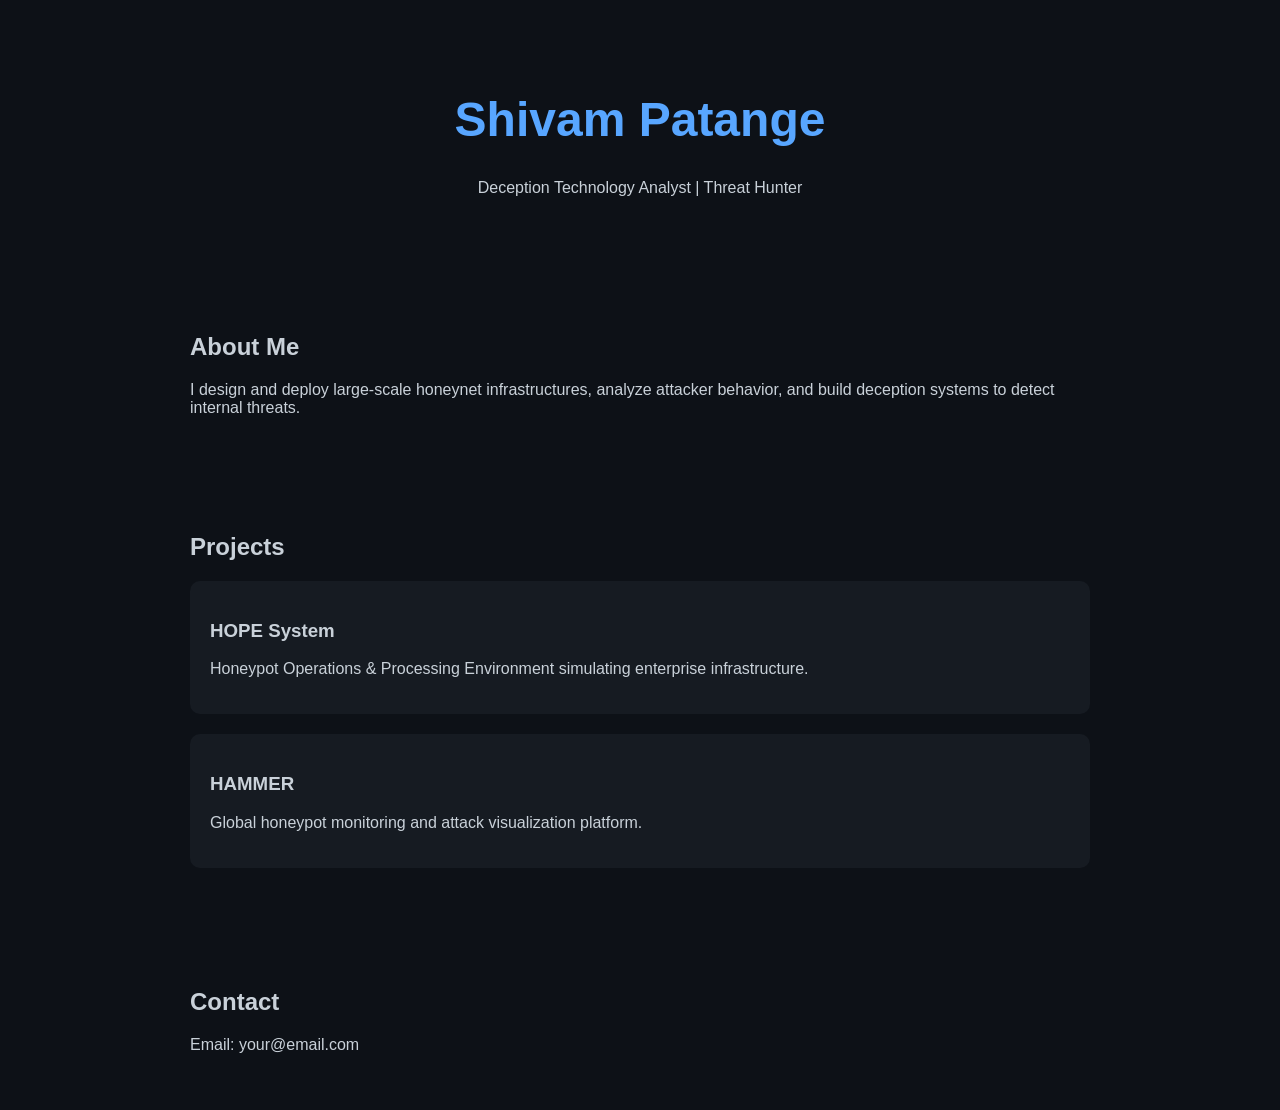
==== index.html @ 9eee8fa8 "initial portfolio" ====
<!DOCTYPE html>
<html lang="en">
<head>
  <meta charset="UTF-8">
  <title>Shivam Patange</title>
  <link rel="stylesheet" href="style.css">
</head>
<body>

<header>
  <h1>Shivam Patange</h1>
  <p>Deception Technology Analyst | Threat Hunter</p>
</header>

<section id="about">
  <h2>About Me</h2>
  <p>I design and deploy large-scale honeynet infrastructures, analyze attacker behavior, and build deception systems to detect internal threats.</p>
</section>

<section id="projects">
  <h2>Projects</h2>

  <div class="card">
    <h3>HOPE System</h3>
    <p>Honeypot Operations & Processing Environment simulating enterprise infrastructure.</p>
  </div>

  <div class="card">
    <h3>HAMMER</h3>
    <p>Global honeypot monitoring and attack visualization platform.</p>
  </div>

</section>

<section id="contact">
  <h2>Contact</h2>
  <p>Email: your@email.com</p>
</section>

</body>
</html>
---- style.css ----
body {
  margin: 0;
  font-family: 'Segoe UI', sans-serif;
  background: #0d1117;
  color: #c9d1d9;
}

header {
  text-align: center;
  padding: 60px;
}

h1 {
  font-size: 3em;
  color: #58a6ff;
}

section {
  padding: 40px;
  max-width: 900px;
  margin: auto;
}

.card {
  background: #161b22;
  padding: 20px;
  margin: 20px 0;
  border-radius: 10px;
  transition: 0.3s;
}

.card:hover {
  transform: translateY(-5px);
  background: #21262d;
}
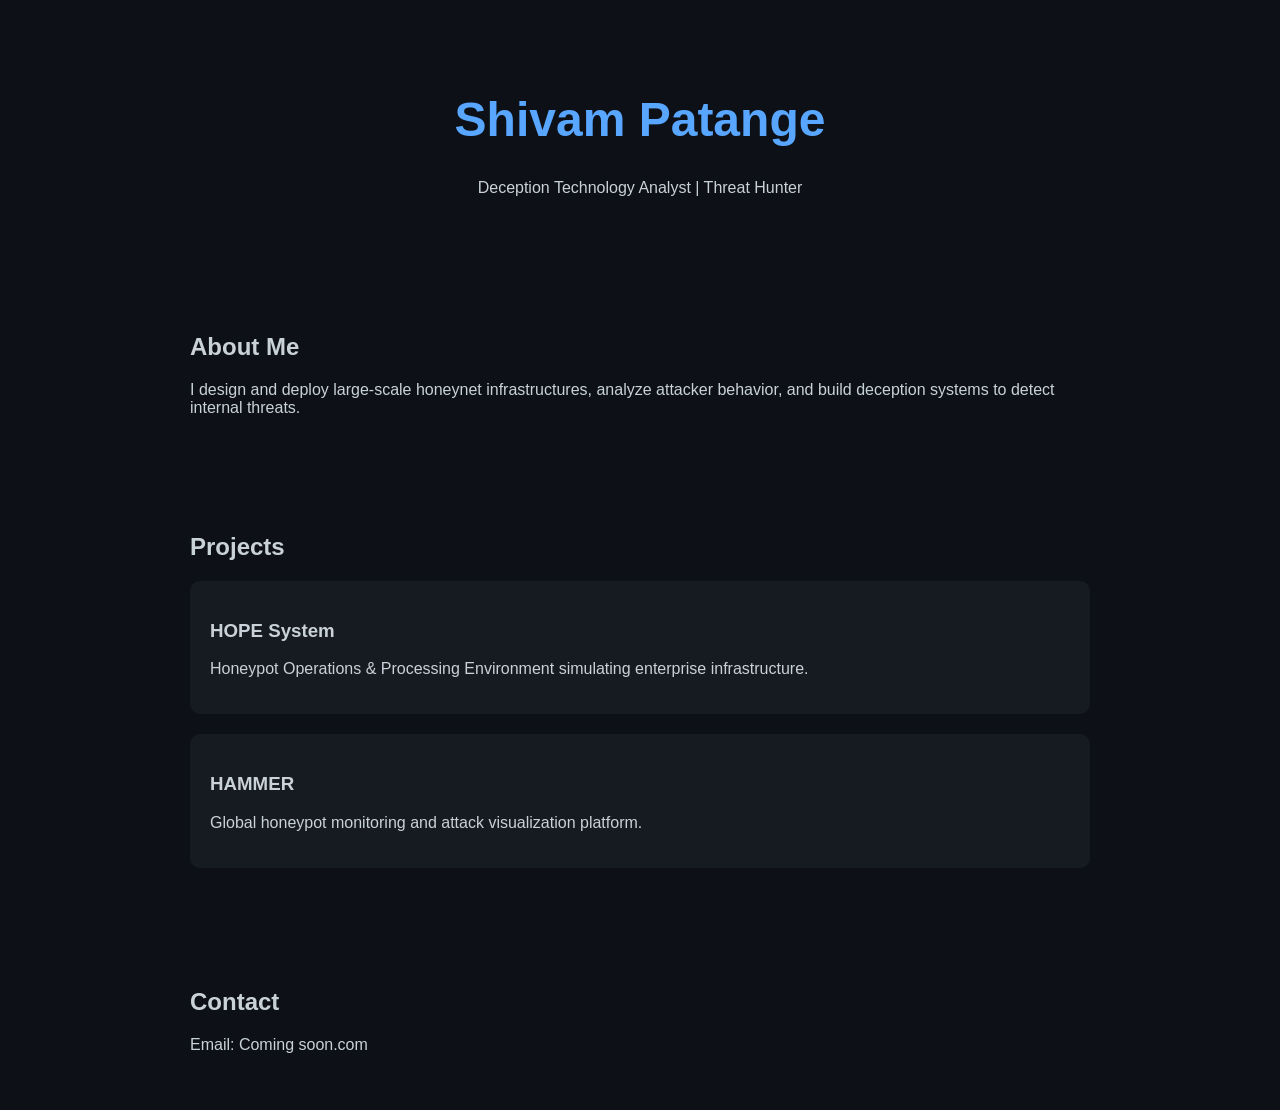
==== commit 973e52e2: "updatae" ====
--- a/index.html
+++ b/index.html
@@ -34,7 +34,7 @@
 
 <section id="contact">
   <h2>Contact</h2>
-  <p>Email: your@email.com</p>
+  <p>Email: Coming soon.com</p>
 </section>
 
 </body>
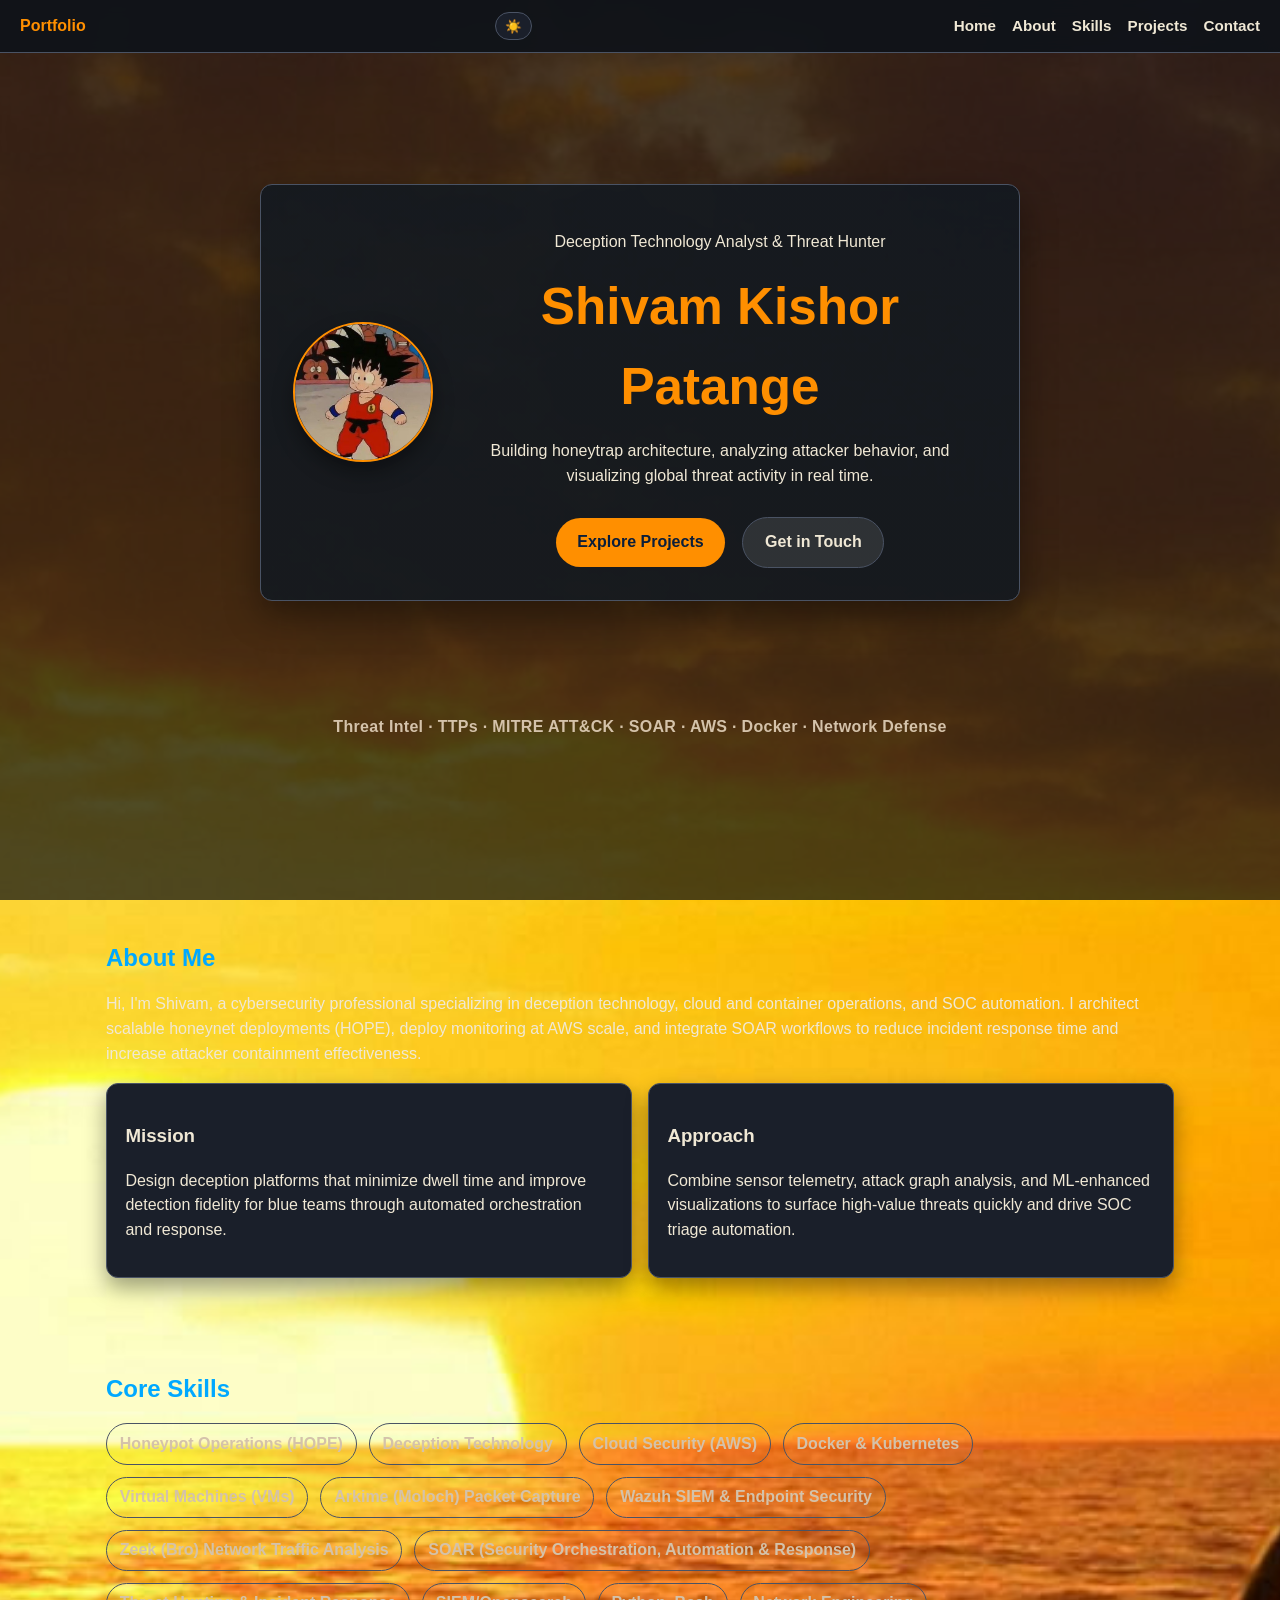
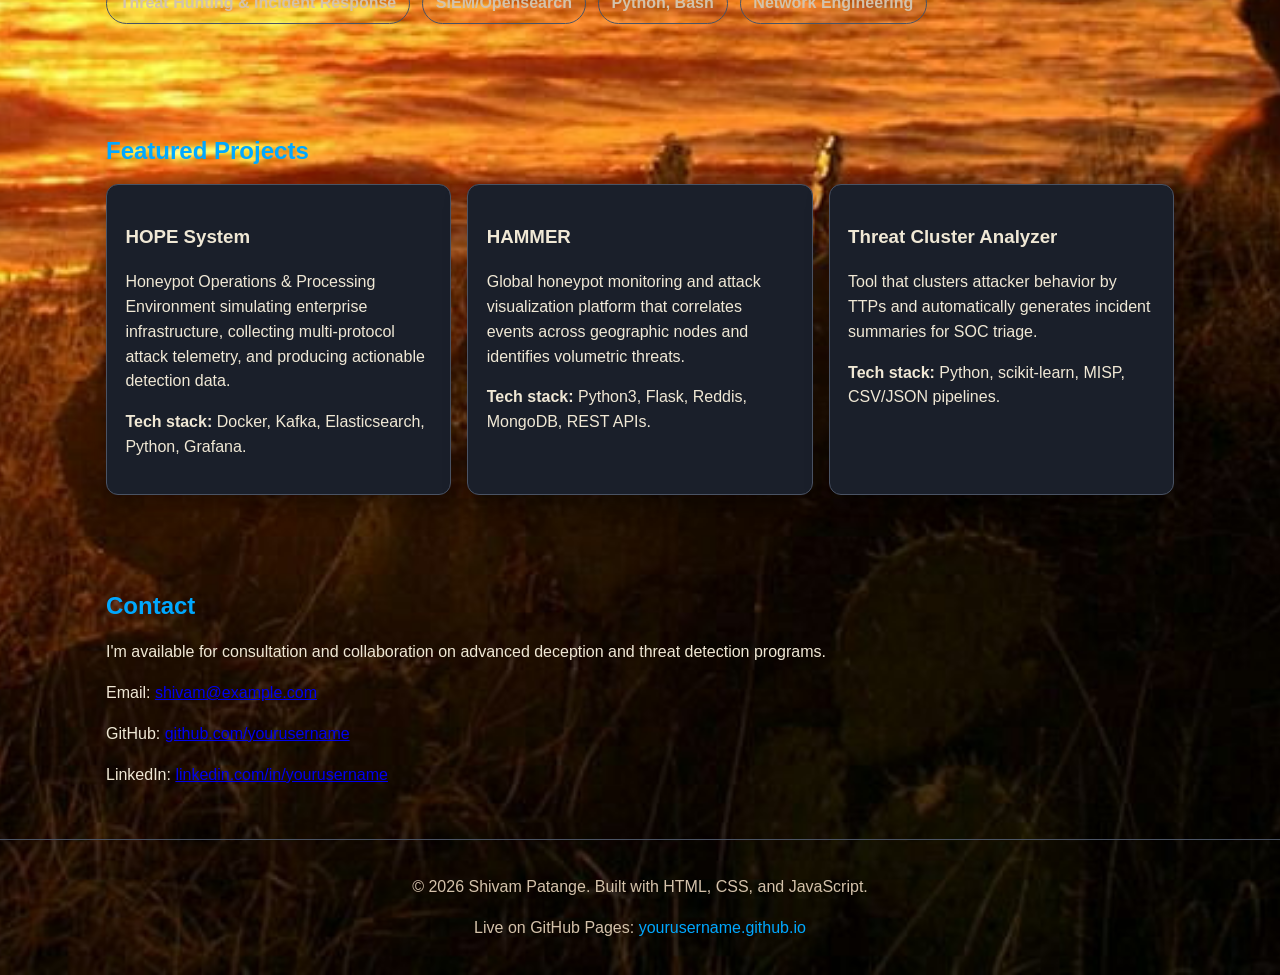
==== commit eae4f0ab: "Dragon Ball Theme" ====
--- a/index.html
+++ b/index.html
@@ -2,40 +2,113 @@
 <html lang="en">
 <head>
   <meta charset="UTF-8">
+  <meta name="viewport" content="width=device-width, initial-scale=1.0">
+  <meta name="description" content="Shivam Patange - Deception Technology Analyst and Threat Hunter. Portfolio showcasing honeynet infrastructure, attack visualization, and threat detection projects.">
   <title>Shivam Patange</title>
+  <link rel="icon" href="assets/favicon.ico" type="image/x-icon">
   <link rel="stylesheet" href="style.css">
 </head>
 <body>
+  <a class="skip-link" href="#main">Skip to content</a>
 
-<header>
-  <h1>Shivam Patange</h1>
-  <p>Deception Technology Analyst | Threat Hunter</p>
-</header>
+  <nav class="site-nav" aria-label="Main navigation">
+    <div class="nav-brand">Portfolio</div>
+    <button class="theme-toggle" id="themeToggle" aria-label="Toggle dark/light theme">☀️</button>
+    <ul>
+      <li><a href="#hero">Home</a></li>
+      <li><a href="#about">About</a></li>
+      <li><a href="#skills">Skills</a></li>
+      <li><a href="#projects">Projects</a></li>
+      <li><a href="#contact">Contact</a></li>
+    </ul>
+  </nav>
 
-<section id="about">
-  <h2>About Me</h2>
-  <p>I design and deploy large-scale honeynet infrastructures, analyze attacker behavior, and build deception systems to detect internal threats.</p>
-</section>
+  <main id="main">
+    <section id="hero" class="hero" aria-label="Introduction">
+      <div class="hero-content profile-hero">
+        <img src="assets/profile.jpg" alt="Shivam Patange profile picture" class="profile-photo" onerror="this.style.display='none'">
+        <div>
+          <p class="hero-subtitle">Deception Technology Analyst & Threat Hunter</p>
+          <h1>Shivam Kishor Patange</h1>
+          <p>Building honeytrap architecture, analyzing attacker behavior, and visualizing global threat activity in real time.</p>
+          <div class="hero-cta">
+            <a href="#projects" class="button">Explore Projects</a>
+            <a href="#contact" class="button button-secondary">Get in Touch</a>
+          </div>
+        </div>
+      </div>
+      <p class="hero-tagline">Threat Intel · TTPs · MITRE ATT&CK · SOAR · AWS · Docker · Network Defense</p>
+    </section>
 
-<section id="projects">
-  <h2>Projects</h2>
+    <section id="about" class="content-section" aria-labelledby="about-heading">
+      <h2 id="about-heading">About Me</h2>
+      <p>Hi, I'm Shivam, a cybersecurity professional specializing in deception technology, cloud and container operations, and SOC automation. I architect scalable honeynet deployments (HOPE), deploy monitoring at AWS scale, and integrate SOAR workflows to reduce incident response time and increase attacker containment effectiveness.</p>
+      <div class="details-grid">
+        <article>
+          <h3>Mission</h3>
+          <p>Design deception platforms that minimize dwell time and improve detection fidelity for blue teams through automated orchestration and response.</p>
+        </article>
+        <article>
+          <h3>Approach</h3>
+          <p>Combine sensor telemetry, attack graph analysis, and ML-enhanced visualizations to surface high-value threats quickly and drive SOC triage automation.</p>
+        </article>
+      </div>
+    </section>
 
-  <div class="card">
-    <h3>HOPE System</h3>
-    <p>Honeypot Operations & Processing Environment simulating enterprise infrastructure.</p>
-  </div>
+    <section id="skills" class="content-section" aria-labelledby="skills-heading">
+      <h2 id="skills-heading">Core Skills</h2>
+      <ul class="skills-list">
+        <li>Honeypot Operations (HOPE)</li>
+        <li>Deception Technology</li>
+        <li>Cloud Security (AWS)</li>
+        <li>Docker & Kubernetes</li>
+        <li>Virtual Machines (VMs)</li>
+        <li>Arkime (Moloch) Packet Capture</li>
+        <li>Wazuh SIEM & Endpoint Security</li>
+        <li>Zeek (Bro) Network Traffic Analysis</li>
+        <li>SOAR (Security Orchestration, Automation & Response)</li>
+        <li>Threat Hunting & Incident Response</li>
+        <li>SIEM/Opensearch</li>
+        <li>Python, Bash</li>
+        <li>Network Engineering</li>
+      </ul>
+    </section>
 
-  <div class="card">
-    <h3>HAMMER</h3>
-    <p>Global honeypot monitoring and attack visualization platform.</p>
-  </div>
+    <section id="projects" class="content-section" aria-labelledby="projects-heading">
+      <h2 id="projects-heading">Featured Projects</h2>
+      <div class="card-grid">
+        <article class="card">
+          <h3>HOPE System</h3>
+          <p>Honeypot Operations & Processing Environment simulating enterprise infrastructure, collecting multi-protocol attack telemetry, and producing actionable detection data.</p>
+          <p><strong>Tech stack:</strong> Docker, Kafka, Elasticsearch, Python, Grafana.</p>
+        </article>
+        <article class="card">
+          <h3>HAMMER</h3>
+          <p>Global honeypot monitoring and attack visualization platform that correlates events across geographic nodes and identifies volumetric threats.</p>
+          <p><strong>Tech stack:</strong> Python3, Flask, Reddis, MongoDB, REST APIs.</p>
+        </article>
+        <article class="card">
+          <h3>Threat Cluster Analyzer</h3>
+          <p>Tool that clusters attacker behavior by TTPs and automatically generates incident summaries for SOC triage.</p>
+          <p><strong>Tech stack:</strong> Python, scikit-learn, MISP, CSV/JSON pipelines.</p>
+        </article>
+      </div>
+    </section>
 
-</section>
+    <section id="contact" class="content-section" aria-labelledby="contact-heading">
+      <h2 id="contact-heading">Contact</h2>
+      <p>I'm available for consultation and collaboration on advanced deception and threat detection programs.</p>
+      <p>Email: <a href="mailto:shivam@example.com">shivam@example.com</a></p>
+      <p>GitHub: <a href="https://github.com/yourusername" target="_blank" rel="noreferrer noopener">github.com/yourusername</a></p>
+      <p>LinkedIn: <a href="https://linkedin.com/in/yourusername" target="_blank" rel="noreferrer noopener">linkedin.com/in/yourusername</a></p>
+    </section>
+  </main>
 
-<section id="contact">
-  <h2>Contact</h2>
-  <p>Email: Coming soon.com</p>
-</section>
+  <footer class="site-footer">
+    <p>&copy; 2026 Shivam Patange. Built with HTML, CSS, and JavaScript.</p>
+    <p>Live on GitHub Pages: <a href="https://yourusername.github.io" target="_blank" rel="noreferrer noopener">yourusername.github.io</a></p>
+  </footer>
 
+  <script src="script.js"></script>
 </body>
 </html>
--- a/style.css
+++ b/style.css
@@ -1,35 +1,375 @@
+:root {
+  --bg: #0d1117;
+  --surface: #1a1f2a;
+  --surface-alt: #242b39;
+  --text: #f0e8d5;
+  --muted: #d4c2aa;
+  --primary: #ff8f00; /* Saiyan orange */
+  --accent: #00a8ff; /* Kamehameha blue */
+  --border: #4a5364;
+  --shadow: rgba(0, 0, 0, 0.38);
+  --radius: 12px;
+  --max-width: 1100px;
+}
+
 body {
   margin: 0;
-  font-family: 'Segoe UI', sans-serif;
-  background: #0d1117;
-  color: #c9d1d9;
-}
-
-header {
+  font-family: 'Segoe UI', Tahoma, Geneva, Verdana, sans-serif;
+  background-image: url('assets/bg-dark.jpg');
+  background-color: #0d1117;
+  background-size: cover;
+  background-position: center;
+  background-repeat: no-repeat;
+  color: var(--text);
+  line-height: 1.55;
+}
+
+body::before {
+  content: '';
+  position: fixed;
+  inset: 0;
+  background: rgba(13, 17, 23, 0.72);
+  pointer-events: none;
+  z-index: -1;
+}
+
+* {
+  box-sizing: border-box;
+}
+
+.skip-link {
+  position: absolute;
+  left: -999px;
+  top: 0;
+  background: var(--accent);
+  color: #090b0f;
+  padding: 10px;
+  z-index: 999;
+  transition: left 0.2s ease-in-out;
+}
+
+.skip-link:focus {
+  left: 10px;
+}
+
+.site-nav {
+  position: sticky;
+  top: 0;
+  z-index: 50;
+  background: rgba(15, 19, 25, 0.92);
+  border-bottom: 1px solid var(--border);
+  backdrop-filter: blur(8px);
+  display: flex;
+  align-items: center;
+  justify-content: space-between;
+  padding: 0.75rem 1.25rem;
+}
+
+.site-nav .nav-brand {
+  font-size: 1rem;
+  font-weight: 700;
+  color: var(--primary);
+}
+
+.site-nav ul {
+  list-style: none;
+  margin: 0;
+  padding: 0;
+  display: flex;
+  gap: 1rem;
+}
+
+.site-nav a {
+  color: var(--text);
+  text-decoration: none;
+  font-size: 0.95rem;
+  font-weight: 600;
+  transition: color 0.2s ease-in-out;
+}
+
+.site-nav a:hover,
+.site-nav a:focus {
+  color: var(--accent);
+}
+
+.theme-toggle {
+  border: 1px solid var(--border);
+  border-radius: 999px;
+  background: var(--surface);
+  color: var(--text);
+  padding: 0.35rem 0.55rem;
+  margin-right: 0.75rem;
+  cursor: pointer;
+}
+
+.hero {
+  min-height: calc(100vh - 70px);
+  display: grid;
+  place-items: center;
   text-align: center;
-  padding: 60px;
-}
-
-h1 {
-  font-size: 3em;
-  color: #58a6ff;
-}
-
-section {
-  padding: 40px;
-  max-width: 900px;
+  padding: 5rem 1rem;
+}
+
+.hero-content {
+  max-width: 760px;
+  margin: 0 auto;
+  background: linear-gradient(180deg, rgba(19, 25, 32, 0.9), rgba(19, 25, 32, 0.9));
+  border: 1px solid var(--border);
+  box-shadow: 0 15px 35px var(--shadow);
+  border-radius: var(--radius);
+  padding: 2rem;
+}
+
+.profile-hero {
+  display: flex;
+  align-items: center;
+  gap: 1.25rem;
+}
+
+.profile-photo {
+  width: clamp(80px, 16vw, 140px);
+  height: clamp(80px, 16vw, 140px);
+  border-radius: 50%;
+  object-fit: cover;
+  border: 2px solid var(--primary);
+  box-shadow: 0 10px 20px var(--shadow);
+}
+
+.hero-tagline {
+  margin-top: 1.05rem;
+  color: var(--muted);
+  font-weight: 600;
+  letter-spacing: 0.02em;
+}
+
+@media (max-width: 768px) {
+  .profile-hero {
+    flex-direction: column;
+  }
+}
+
+.hero-subtitle,
+.hero p {
+  margin: 0.8rem 0;
+}
+
+.hero h1 {
+  font-size: clamp(2rem, 4vw, 3.75rem);
+  margin: 0.35rem 0 0.55rem;
+  color: var(--primary);
+}
+
+.content-section {
+  max-width: var(--max-width);
   margin: auto;
-}
-
-.card {
-  background: #161b22;
-  padding: 20px;
-  margin: 20px 0;
-  border-radius: 10px;
-  transition: 0.3s;
-}
-
-.card:hover {
-  transform: translateY(-5px);
-  background: #21262d;
+  padding: 2.25rem 1rem;
+}
+
+.content-section h2 {
+  margin-bottom: 0.95rem;
+  color: var(--accent);
+}
+
+.details-grid,
+.card-grid {
+  display: grid;
+  gap: 1rem;
+  grid-template-columns: repeat(auto-fit, minmax(240px, 1fr));
+}
+
+.card,
+.details-grid article {
+  background: var(--surface);
+  border: 1px solid var(--border);
+  border-radius: var(--radius);
+  padding: 1.15rem;
+  box-shadow: 0 10px 22px var(--shadow);
+  transition: transform 0.2s ease, background 0.2s ease;
+}
+
+.card:hover,
+.details-grid article:hover {
+  transform: translateY(-3px);
+  background: var(--surface-alt);
+}
+
+.skills-list {
+  display: flex;
+  flex-wrap: wrap;
+  gap: 0.75rem;
+  padding: 0;
+  list-style: none;
+}
+
+.skills-list li {
+  border: 1px solid var(--border);
+  border-radius: 999px;
+  padding: 0.45rem 0.8rem;
+  color: var(--muted);
+  background: rgba(255, 255, 255, 0.03);
+  font-weight: 600;
+}
+
+.button,
+.button-secondary {
+  display: inline-block;
+  margin-top: 1rem;
+  border-radius: 999px;
+  padding: 0.75rem 1.35rem;
+  text-decoration: none;
+  font-weight: 700;
+  transition: background 0.2s ease, box-shadow 0.2s ease, transform 0.2s ease;
+}
+
+.button {
+  background: var(--primary);
+  color: #0b1e3a;
+}
+
+.button-secondary {
+  background: rgba(255, 255, 255, 0.1);
+  color: var(--text);
+  border: 1px solid var(--border);
+  margin-left: 0.8rem;
+}
+
+.button:hover,
+.button-secondary:hover {
+  transform: translateY(-2px);
+  box-shadow: 0 10px 22px var(--shadow);
+}
+
+.site-footer {
+  text-align: center;
+  padding: 1.15rem;
+  border-top: 1px solid var(--border);
+  color: var(--muted);
+}
+
+.site-footer a {
+  color: var(--accent);
+  text-decoration: none;
+}
+
+@media (max-width: 768px) {
+  .site-nav {
+    flex-wrap: wrap;
+    gap: 0.5rem;
+    padding: 0.75rem;
+  }
+
+  .site-nav ul {
+    flex-wrap: wrap;
+    justify-content: center;
+    gap: 0.65rem;
+  }
+
+  .site-nav li {
+    flex: 1 1 auto;
+    text-align: center;
+  }
+
+  .hero {
+    padding: 3.25rem 1rem;
+  }
+
+  .hero-content {
+    padding: 1.35rem;
+  }
+
+  .profile-hero {
+    flex-direction: column;
+    text-align: center;
+  }
+
+  .hero-tagline {
+    font-size: 0.95rem;
+  }
+
+  .content-section {
+    padding: 1.7rem 0.85rem;
+  }
+
+  .card,
+  .details-grid article {
+    padding: 1rem;
+  }
+
+  .skills-list {
+    gap: 0.5rem;
+    justify-content: center;
+  }
+
+  .site-footer {
+    padding: 0.9rem;
+    font-size: 0.88rem;
+  }
+}
+
+@media (max-width: 480px) {
+  .site-nav ul {
+    gap: 0.45rem;
+  }
+
+  .hero h1 {
+    font-size: clamp(1.6rem, 8vw, 2.25rem);
+  }
+
+  .hero-subtitle,
+  .hero p {
+    font-size: 0.95rem;
+  }
+
+  .button,
+  .button-secondary {
+    padding: 0.65rem 1rem;
+    font-size: 0.88rem;
+  }
+
+  .skills-list li {
+    font-size: 0.8rem;
+    padding: 0.38rem 0.65rem;
+  }
+}
+body.light {
+  --bg: #fff7e6;
+  --surface: #fff8ed;
+  --surface-alt: #fff1dc;
+  --text: #1b2a42;
+  --muted: #4f5d75;
+  --border: #f5dab3;
+  --primary: #ff7b00;
+  --accent: #1a8cff;
+  background-image: url('assets/bg-light.jpg');
+  background-color: #fff7e6;
+  background-size: cover;
+  background-position: center;
+  background-repeat: no-repeat;
+}
+
+body.light::before {
+  content: '';
+  position: fixed;
+  inset: 0;
+  background: rgba(255, 255, 255, 0.6);
+  pointer-events: none;
+  z-index: -1;
+}
+
+body.light .site-nav {
+  background: rgba(255, 255, 255, 0.92);
+}
+
+body.light .hero-content,
+body.light .card,
+body.light .details-grid article {
+  background: #fff;
+}
+
+body.light .site-nav a {
+  color: #0f172a;
+}
+
+body.light .theme-toggle {
+  color: #0f172a;
 }
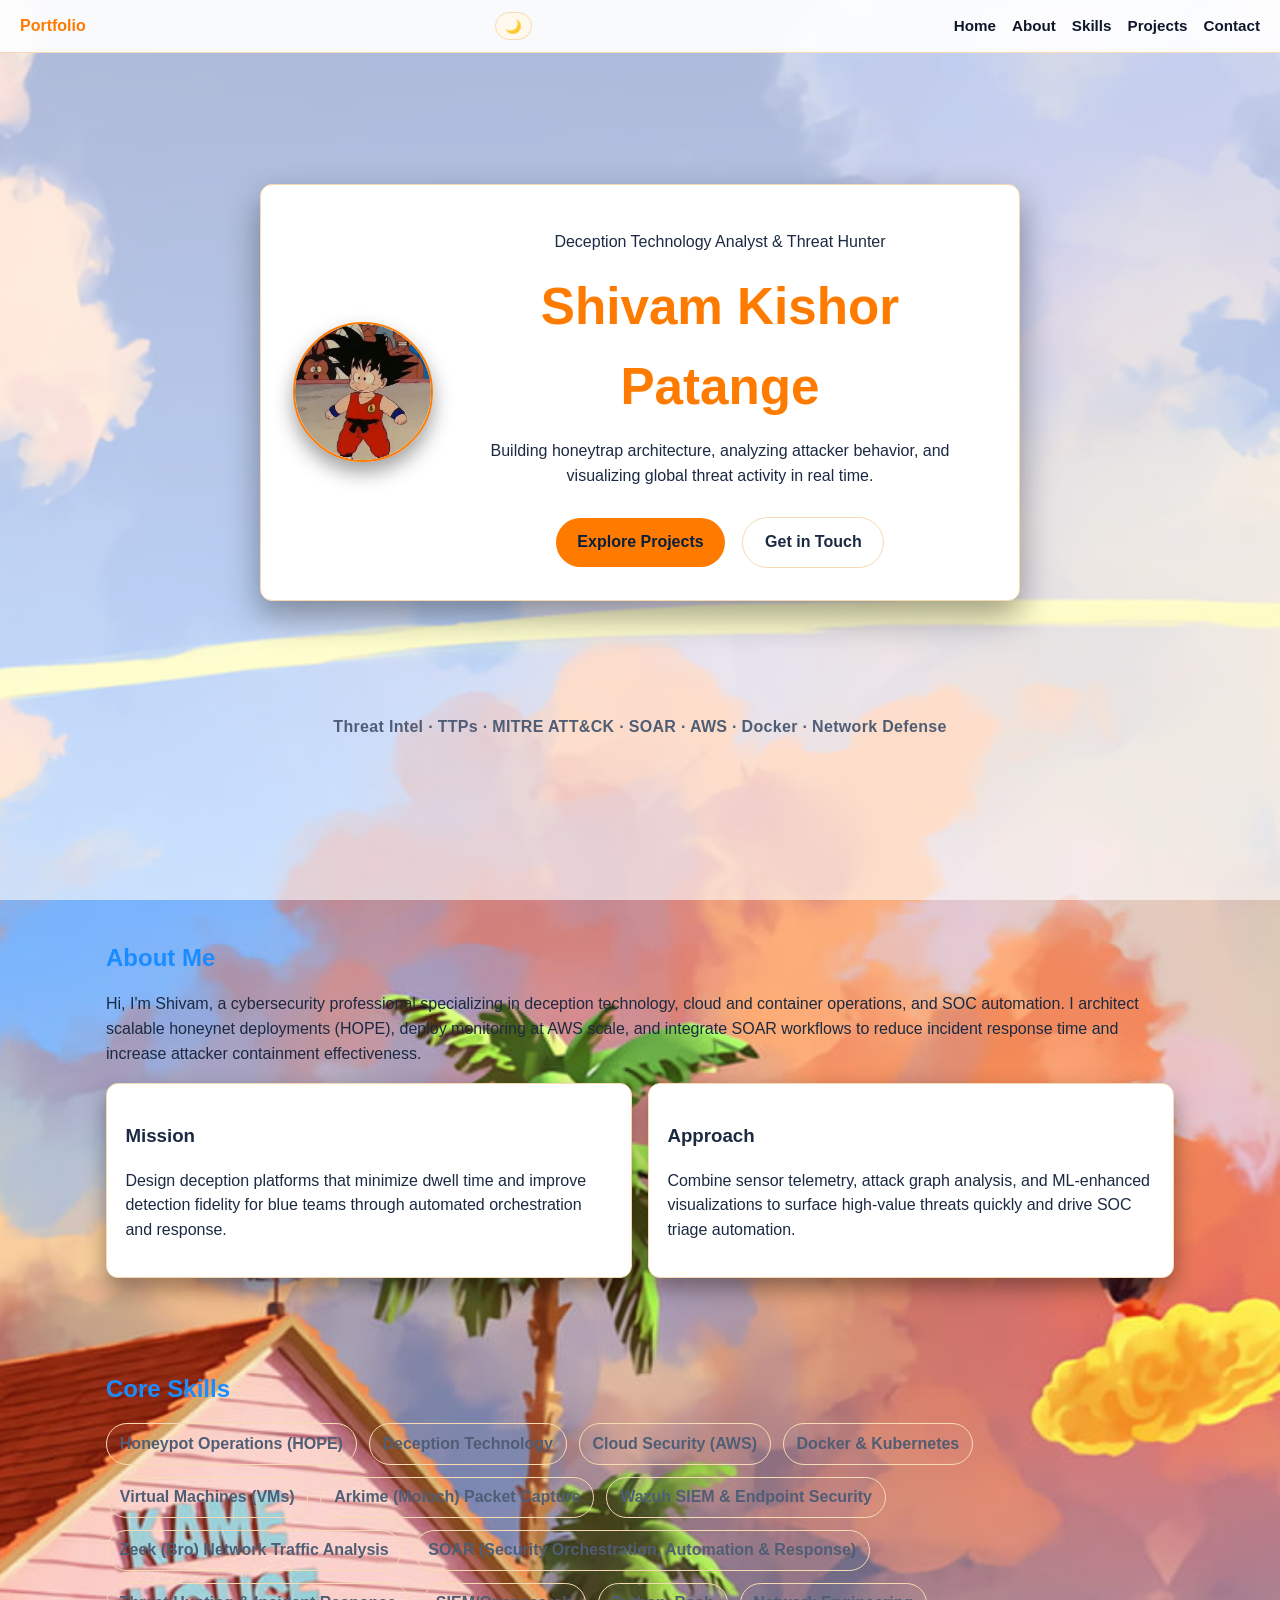
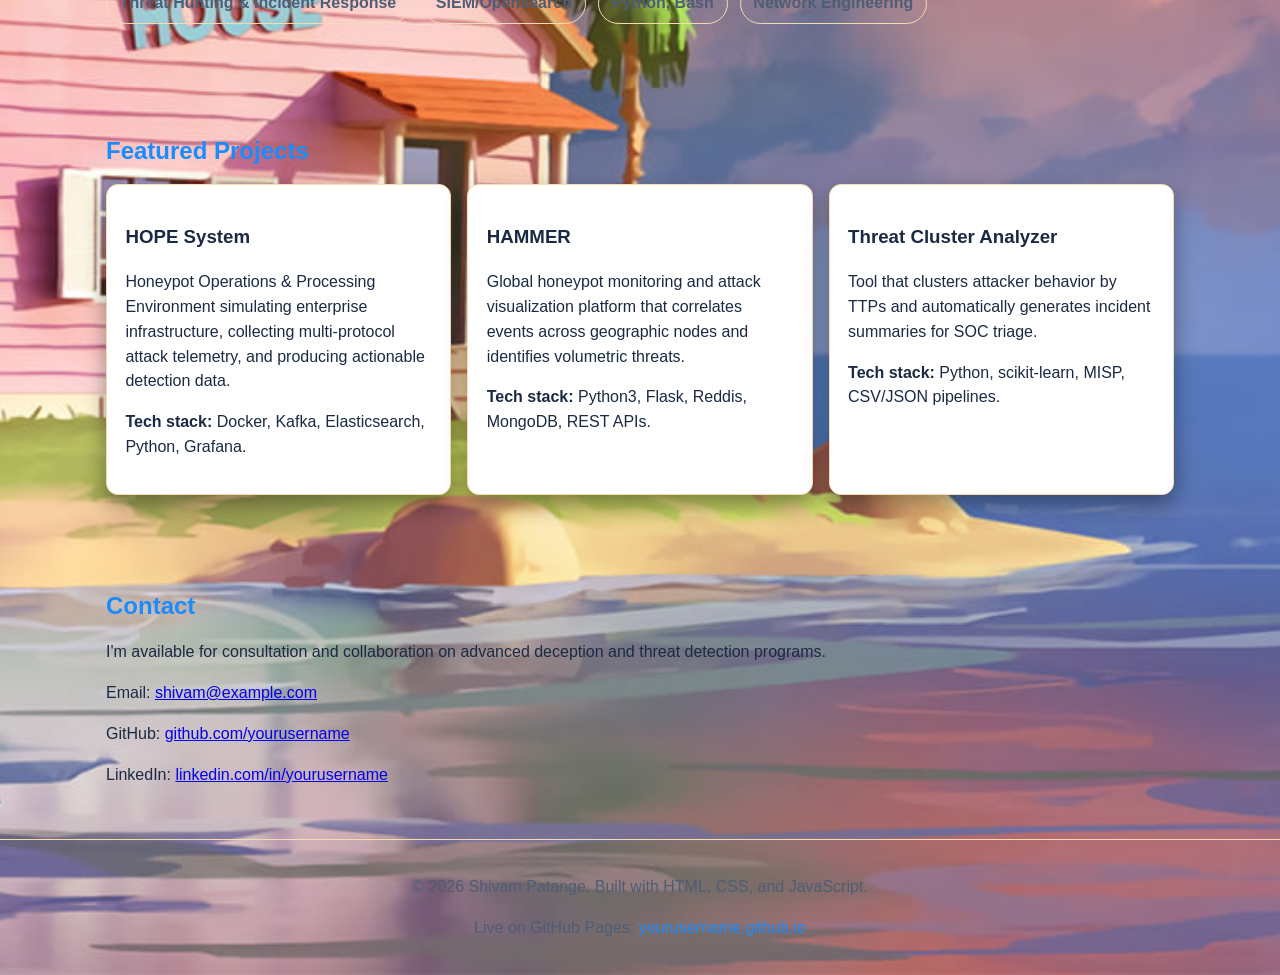
==== commit 1d8587c7: "Theme change according to time" ====
--- a/index.html
+++ b/index.html
@@ -13,7 +13,7 @@
 
   <nav class="site-nav" aria-label="Main navigation">
     <div class="nav-brand">Portfolio</div>
-    <button class="theme-toggle" id="themeToggle" aria-label="Toggle dark/light theme">☀️</button>
+    <button class="theme-toggle" id="themeToggle" aria-label="Toggle dark/light theme" title="Click to toggle theme, double-click to reset to automatic">☀️</button>
     <ul>
       <li><a href="#hero">Home</a></li>
       <li><a href="#about">About</a></li>
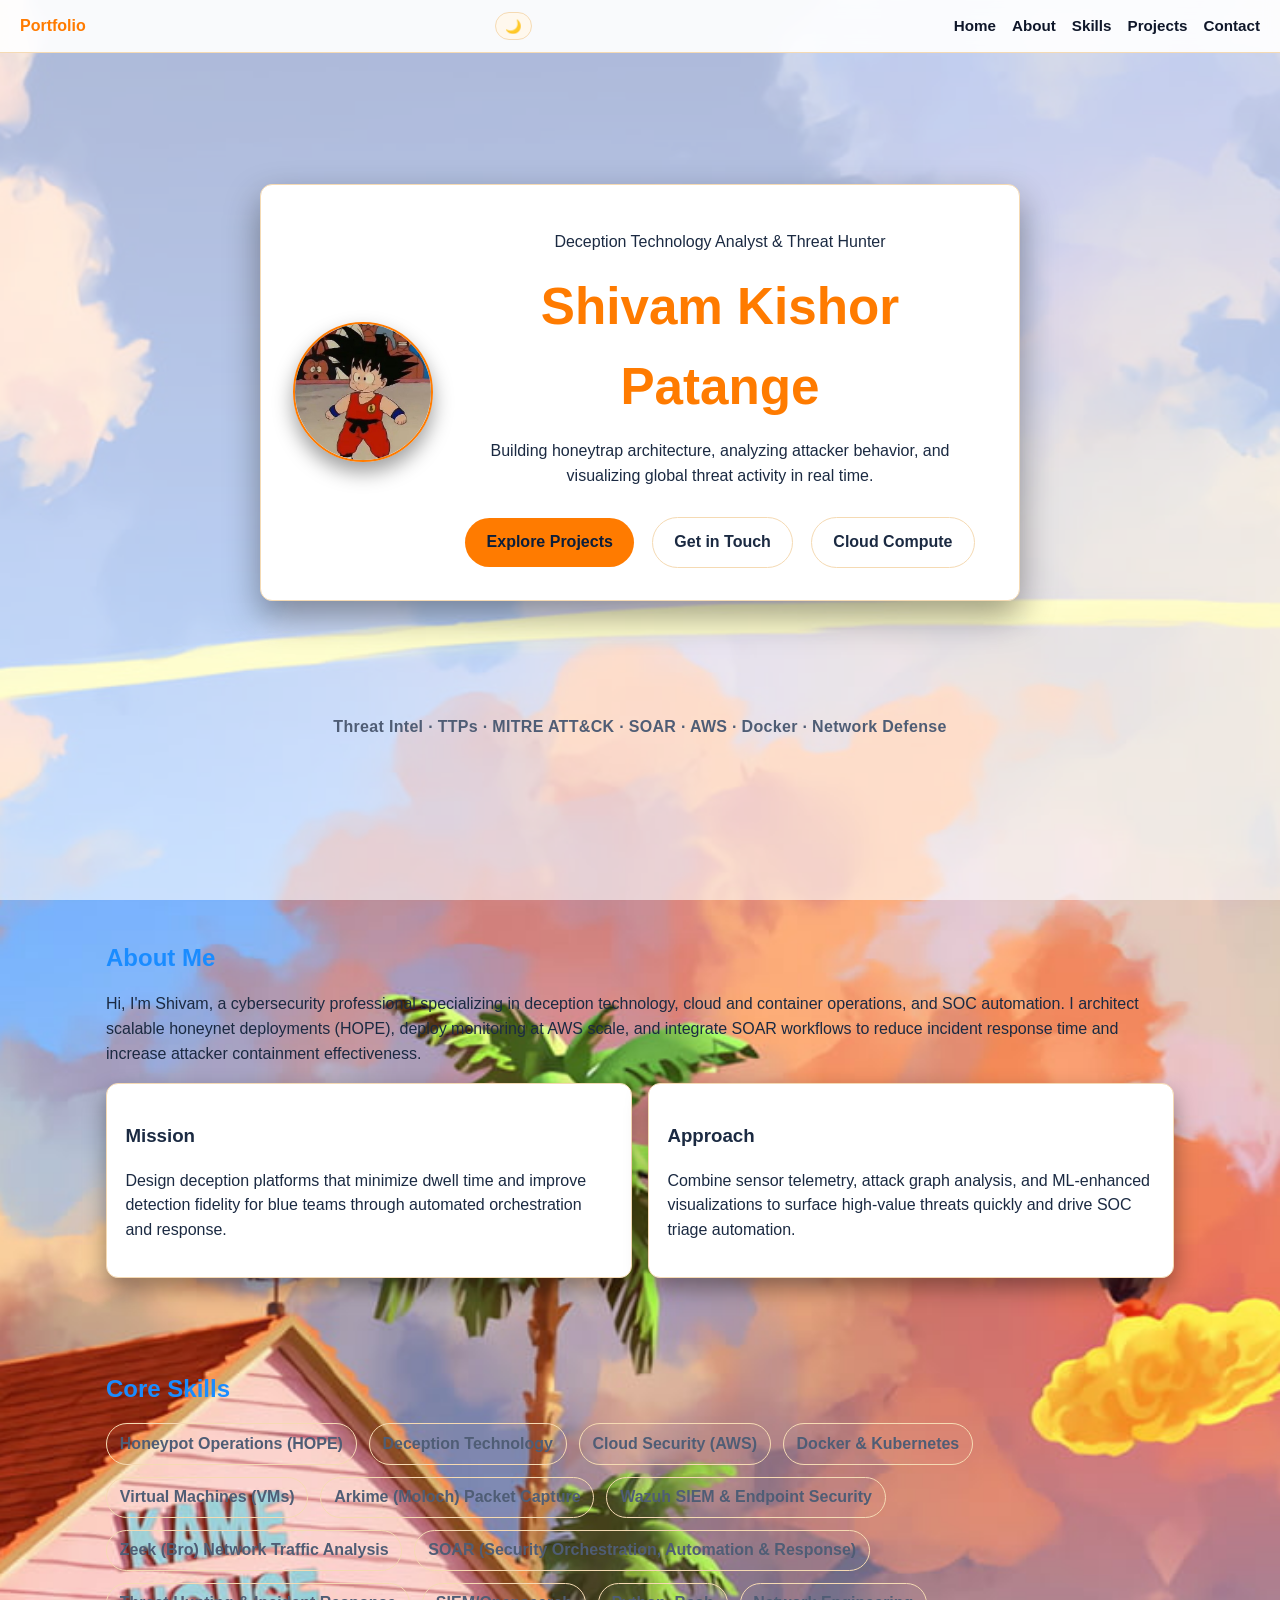
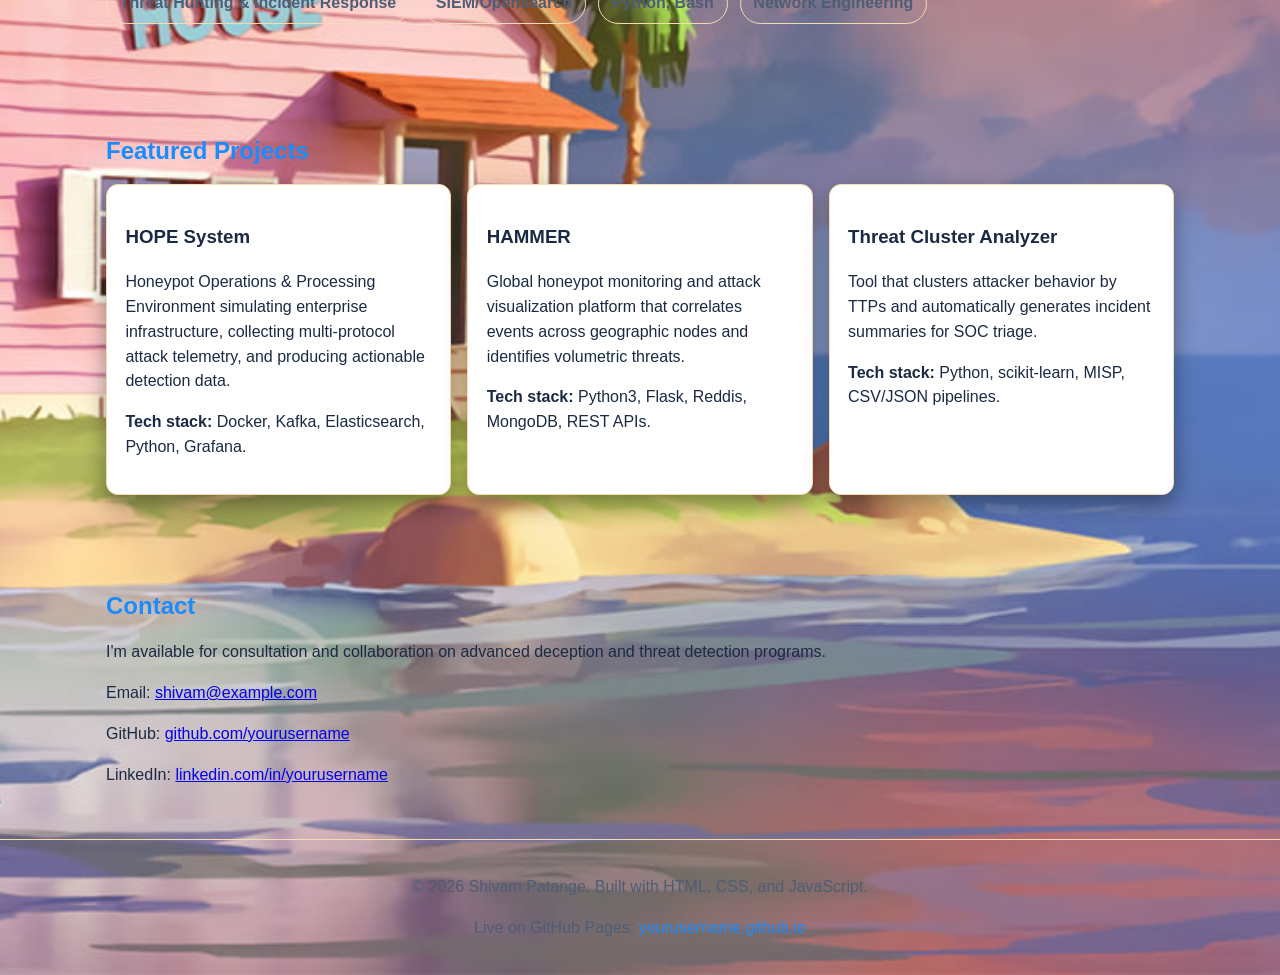
==== commit 939975bf: "Add Cloud Compute button to homepage" ====
--- a/index.html
+++ b/index.html
@@ -34,6 +34,7 @@
           <div class="hero-cta">
             <a href="#projects" class="button">Explore Projects</a>
             <a href="#contact" class="button button-secondary">Get in Touch</a>
+            <a href="CloudCompute.html" class="button button-secondary">Cloud Compute</a>
           </div>
         </div>
       </div>
